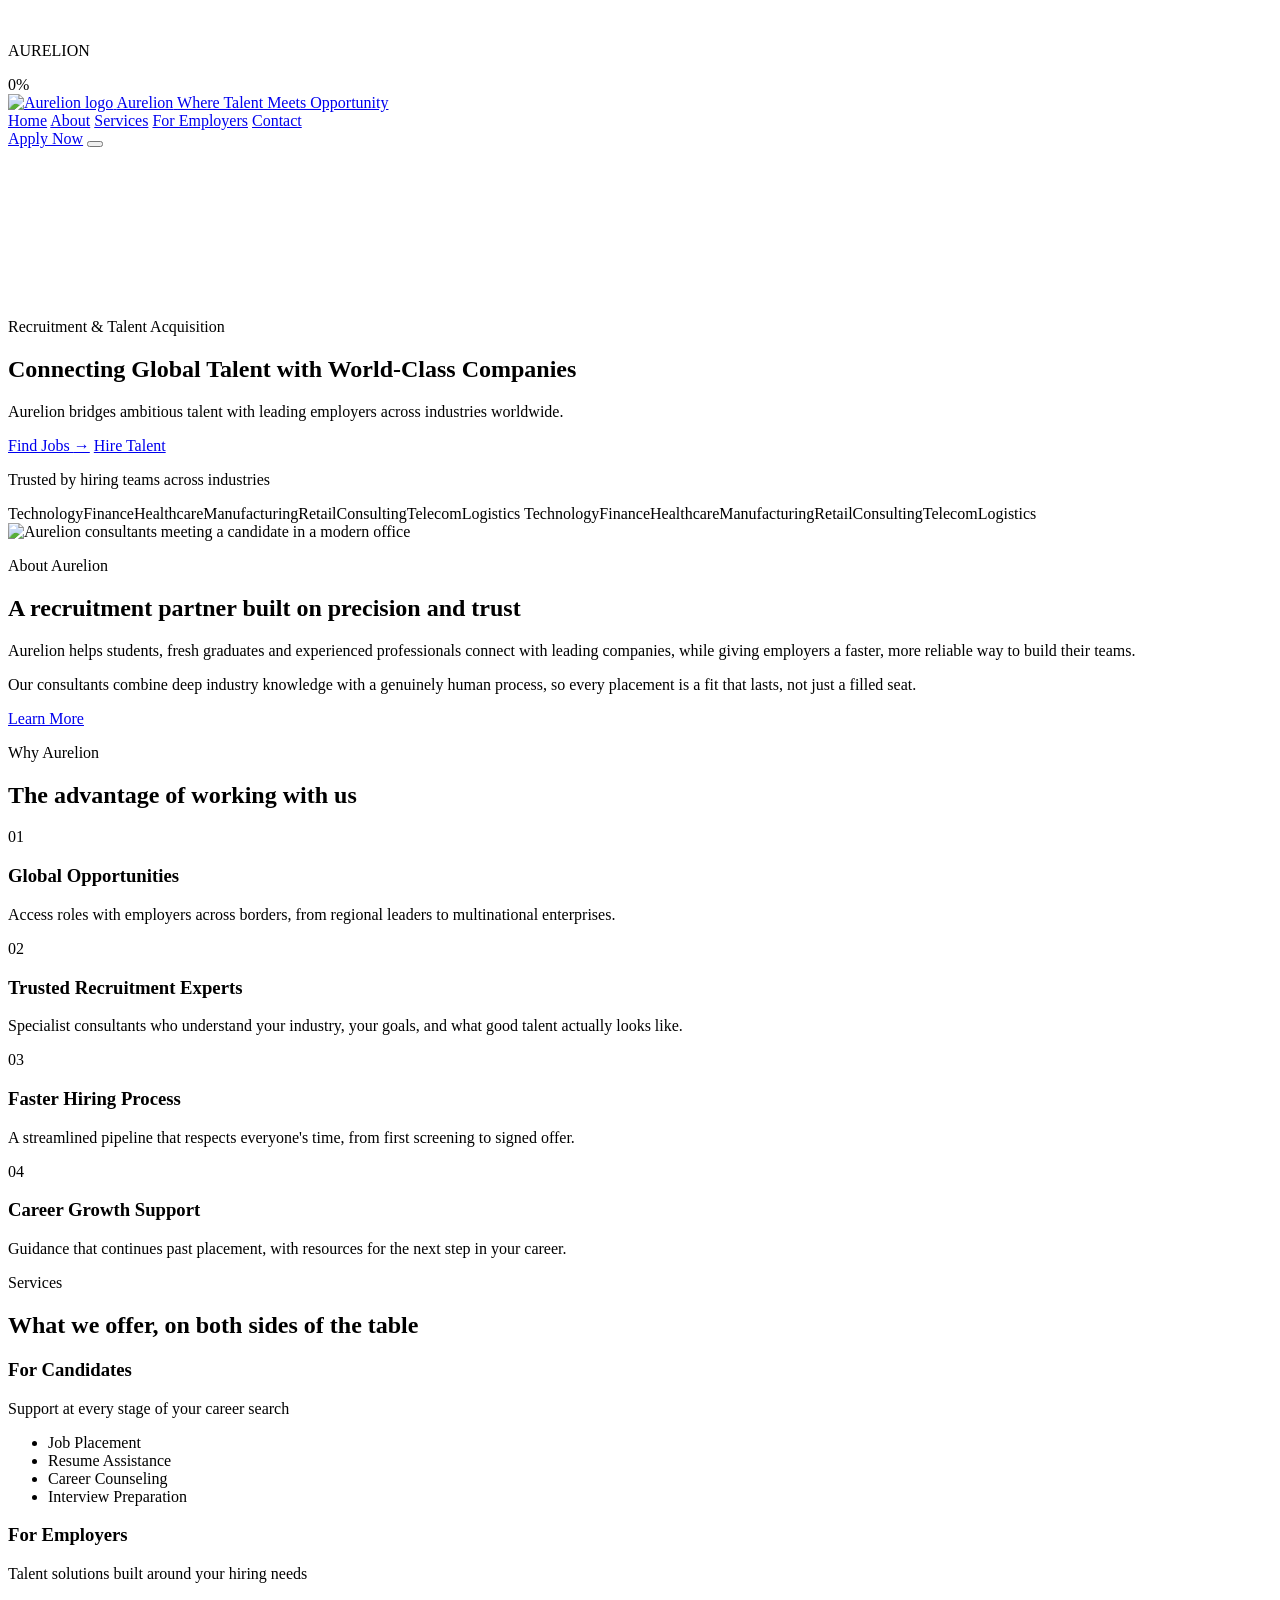
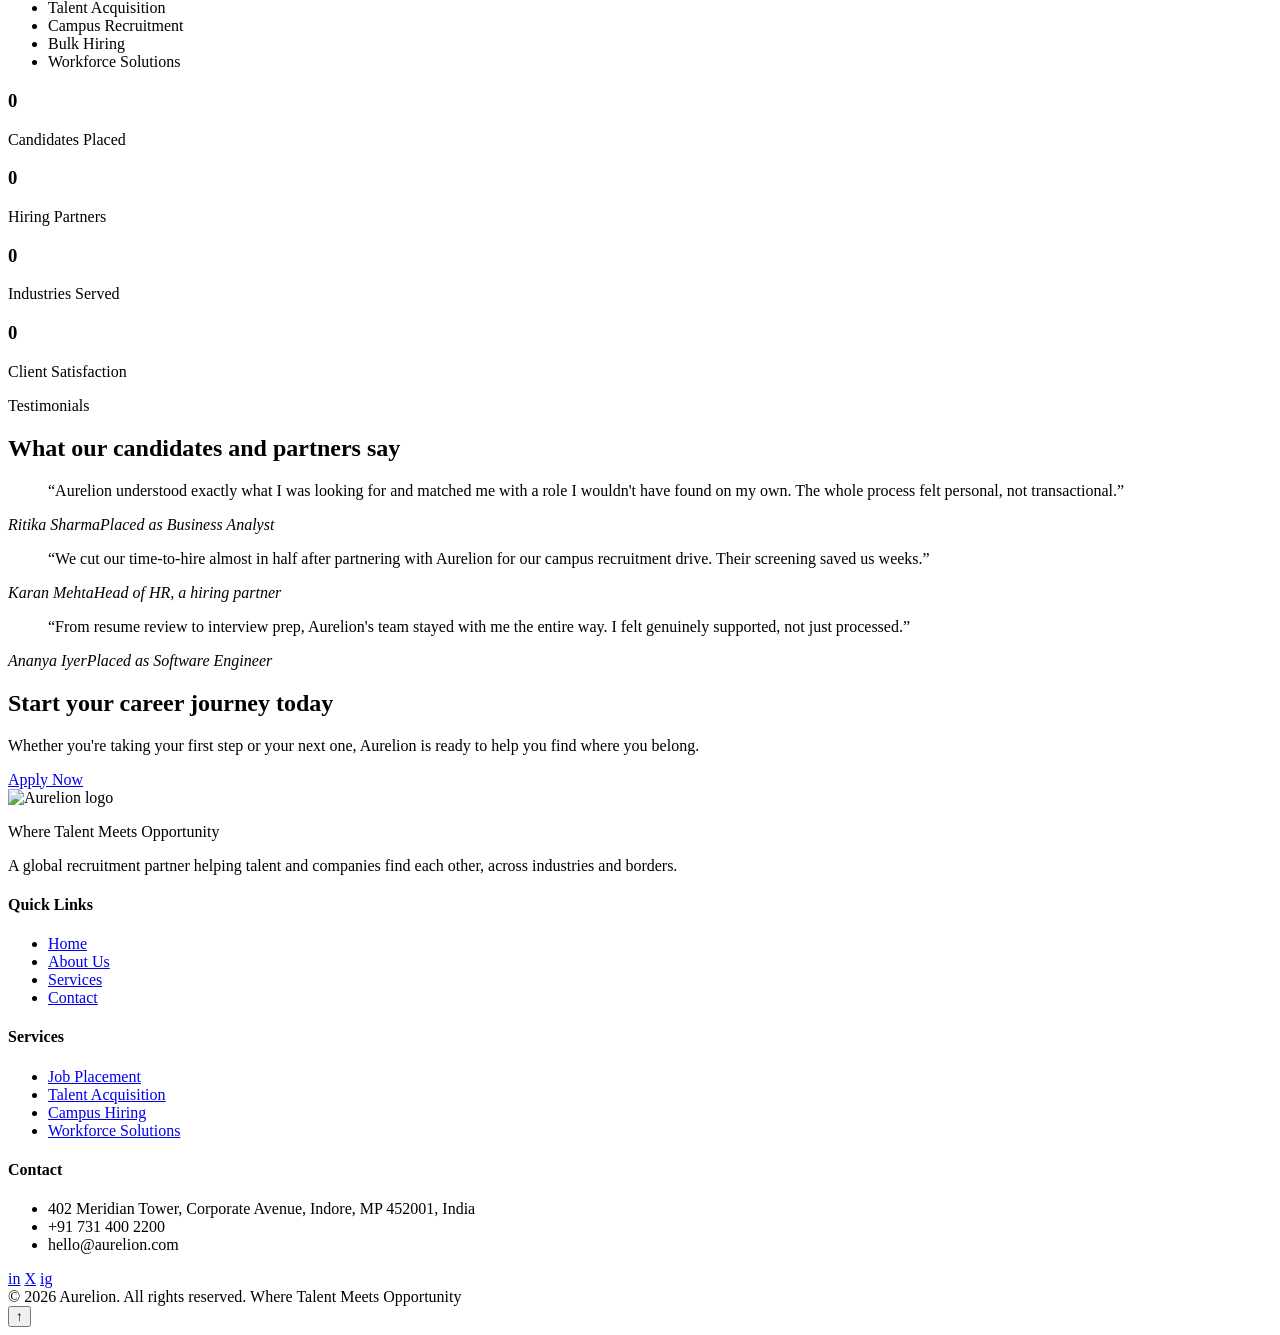
==== index.html @ da50844b "Add files via upload" ====
<!DOCTYPE html>
<html lang="en">
<head>
<meta charset="UTF-8">
<meta name="viewport" content="width=device-width, initial-scale=1.0">
<title>Aurelion — Where Talent Meets Opportunity | Global Recruitment Partner</title>
<meta name="description" content="Aurelion connects ambitious talent with world-class companies. Job placement, talent acquisition, campus hiring and workforce solutions across 15+ industries.">
<link rel="icon" href="assets/logo.png">
<link rel="preconnect" href="https://fonts.googleapis.com">
<link rel="preconnect" href="https://fonts.gstatic.com" crossorigin>
<link href="https://fonts.googleapis.com/css2?family=Fraunces:ital,opsz,wght@0,9..144,500;0,9..144,600;1,9..144,500&family=Manrope:wght@400;500;600;700&display=swap" rel="stylesheet">
<link rel="stylesheet" href="css/style.css">
</head>
<body>

<div class="loader" aria-hidden="true">
  <div class="loader-field"></div>
  <div class="loader-ring"></div>
  <div class="loader-panel">
    <img src="assets/logo.png" alt="">
    <p class="loader-word">AURELION</p>
    <div class="loader-track"><div class="loader-track-fill"></div></div>
    <span class="loader-pct">0%</span>
  </div>
</div>

<div class="scroll-progress"><div class="scroll-progress-fill"></div></div>
<div class="cursor-glow" aria-hidden="true"></div>

<!-- ============================= HEADER ============================= -->
<header class="site-header">
  <div class="container">
    <a href="index.html" class="brand">
      <img src="assets/logo.png" alt="Aurelion logo" class="brand-mark">
      <span class="brand-text">
        <span class="brand-word">Aurelion</span>
        <span class="brand-tagline">Where Talent Meets Opportunity</span>
      </span>
    </a>
    <nav class="main-nav" id="main-nav">
      <a href="index.html" aria-current="page">Home</a>
      <a href="about.html">About</a>
      <a href="services.html">Services</a>
      <a href="services.html#employer-services">For Employers</a>
      <a href="contact.html">Contact</a>
    </nav>
    <div class="header-cta">
      <a href="contact.html#job-application" class="btn btn-primary magnetic">Apply Now</a>
      <button class="nav-toggle" aria-label="Toggle navigation menu" aria-expanded="false">
        <span></span><span></span><span></span>
      </button>
    </div>
  </div>
</header>

<!-- ============================= HERO ============================= -->
<section class="hero">
  <div class="hero-media" style="background-image:url('https://images.unsplash.com/photo-1521737711867-e3b97375f902?q=80&w=1800&auto=format&fit=crop')"></div>
  <canvas class="hero-canvas" aria-hidden="true"></canvas>
  <div class="container">
    <div class="hero-copy">
      <p class="hero-eyebrow"><span class="rule"></span>Recruitment &amp; Talent Acquisition</p>
      <h1>Connecting Global Talent with World&#8209;Class Companies</h1>
      <div class="gold-divider hero-divider"></div>
      <p class="hero-sub">Aurelion bridges ambitious talent with leading employers across industries worldwide.</p>
      <div class="hero-actions">
        <a href="contact.html#job-application" class="btn btn-primary magnetic">Find Jobs <span class="arrow">&rarr;</span></a>
        <a href="contact.html#employer-hiring" class="btn btn-ghost magnetic">Hire Talent</a>
      </div>
    </div>
  </div>
</section>

<!-- ============================= PARTNER MARQUEE ============================= -->
<section class="marquee-section">
  <p class="marquee-label">Trusted by hiring teams across industries</p>
  <div class="marquee-track">
    <span>Technology</span><span>Finance</span><span>Healthcare</span><span>Manufacturing</span><span>Retail</span><span>Consulting</span><span>Telecom</span><span>Logistics</span>
    <span>Technology</span><span>Finance</span><span>Healthcare</span><span>Manufacturing</span><span>Retail</span><span>Consulting</span><span>Telecom</span><span>Logistics</span>
  </div>
</section>

<!-- ============================= ABOUT PREVIEW ============================= -->
<section class="section">
  <div class="container about-preview reveal">
    <div class="about-preview-media">
      <img src="https://images.unsplash.com/photo-1600880292203-757bb62b4baf?q=80&w=1000&auto=format&fit=crop" alt="Aurelion consultants meeting a candidate in a modern office">
    </div>
    <div class="about-preview-text">
      <p class="kicker"><span class="rule"></span>About Aurelion</p>
      <h2>A recruitment partner built on precision and trust</h2>
      <div class="gold-divider"></div>
      <p class="lede">Aurelion helps students, fresh graduates and experienced professionals connect with leading companies, while giving employers a faster, more reliable way to build their teams.</p>
      <p>Our consultants combine deep industry knowledge with a genuinely human process, so every placement is a fit that lasts, not just a filled seat.</p>
      <a href="about.html" class="btn btn-outline-navy magnetic">Learn More</a>
    </div>
  </div>
</section>

<!-- ============================= WHY CHOOSE ============================= -->
<section class="section section-alt">
  <div class="container">
    <div class="section-head center reveal">
      <p class="kicker" style="justify-content:center"><span class="rule"></span>Why Aurelion</p>
      <h2>The advantage of working with us</h2>
      <div class="gold-divider"></div>
    </div>
    <div class="card-grid reveal">
      <div class="value-card tilt">
        <span class="num">01</span>
        <h3>Global Opportunities</h3>
        <p>Access roles with employers across borders, from regional leaders to multinational enterprises.</p>
      </div>
      <div class="value-card tilt">
        <span class="num">02</span>
        <h3>Trusted Recruitment Experts</h3>
        <p>Specialist consultants who understand your industry, your goals, and what good talent actually looks like.</p>
      </div>
      <div class="value-card tilt">
        <span class="num">03</span>
        <h3>Faster Hiring Process</h3>
        <p>A streamlined pipeline that respects everyone's time, from first screening to signed offer.</p>
      </div>
      <div class="value-card tilt">
        <span class="num">04</span>
        <h3>Career Growth Support</h3>
        <p>Guidance that continues past placement, with resources for the next step in your career.</p>
      </div>
    </div>
  </div>
</section>

<!-- ============================= SERVICES ============================= -->
<section class="section">
  <div class="container">
    <div class="section-head center reveal">
      <p class="kicker" style="justify-content:center"><span class="rule"></span>Services</p>
      <h2>What we offer, on both sides of the table</h2>
      <div class="gold-divider"></div>
    </div>
    <div class="services-split reveal">
      <div class="service-panel">
        <h3>For Candidates</h3>
        <p class="sub">Support at every stage of your career search</p>
        <ul class="service-list">
          <li><span class="dot"></span>Job Placement</li>
          <li><span class="dot"></span>Resume Assistance</li>
          <li><span class="dot"></span>Career Counseling</li>
          <li><span class="dot"></span>Interview Preparation</li>
        </ul>
      </div>
      <div class="service-panel">
        <h3>For Employers</h3>
        <p class="sub">Talent solutions built around your hiring needs</p>
        <ul class="service-list">
          <li><span class="dot"></span>Talent Acquisition</li>
          <li><span class="dot"></span>Campus Recruitment</li>
          <li><span class="dot"></span>Bulk Hiring</li>
          <li><span class="dot"></span>Workforce Solutions</li>
        </ul>
      </div>
    </div>
  </div>
</section>

<!-- ============================= STATS ============================= -->
<section class="section section-navy">
  <div class="container">
    <div class="stats-bar reveal">
      <div class="stat">
        <h3><span data-count="5000" data-suffix="+">0</span></h3>
        <span>Candidates Placed</span>
      </div>
      <div class="stat">
        <h3><span data-count="300" data-suffix="+">0</span></h3>
        <span>Hiring Partners</span>
      </div>
      <div class="stat">
        <h3><span data-count="15" data-suffix="+">0</span></h3>
        <span>Industries Served</span>
      </div>
      <div class="stat">
        <h3><span data-count="95" data-suffix="%">0</span></h3>
        <span>Client Satisfaction</span>
      </div>
    </div>
  </div>
</section>

<!-- ============================= TESTIMONIALS ============================= -->
<section class="section section-alt">
  <div class="container">
    <div class="section-head center reveal">
      <p class="kicker" style="justify-content:center"><span class="rule"></span>Testimonials</p>
      <h2>What our candidates and partners say</h2>
      <div class="gold-divider"></div>
    </div>
    <div class="testimonial-slider reveal">
      <div class="testimonial-slide is-active">
        <blockquote>&ldquo;Aurelion understood exactly what I was looking for and matched me with a role I wouldn't have found on my own. The whole process felt personal, not transactional.&rdquo;</blockquote>
        <cite>Ritika Sharma<span>Placed as Business Analyst</span></cite>
      </div>
      <div class="testimonial-slide">
        <blockquote>&ldquo;We cut our time-to-hire almost in half after partnering with Aurelion for our campus recruitment drive. Their screening saved us weeks.&rdquo;</blockquote>
        <cite>Karan Mehta<span>Head of HR, a hiring partner</span></cite>
      </div>
      <div class="testimonial-slide">
        <blockquote>&ldquo;From resume review to interview prep, Aurelion's team stayed with me the entire way. I felt genuinely supported, not just processed.&rdquo;</blockquote>
        <cite>Ananya Iyer<span>Placed as Software Engineer</span></cite>
      </div>
      <div class="slider-dots"></div>
    </div>
  </div>
</section>

<!-- ============================= CTA ============================= -->
<section class="cta-band reveal">
  <div class="container">
    <h2>Start your career journey today</h2>
    <p>Whether you're taking your first step or your next one, Aurelion is ready to help you find where you belong.</p>
    <a href="contact.html#job-application" class="btn btn-primary magnetic">Apply Now</a>
  </div>
</section>

<!-- ============================= FOOTER ============================= -->
<footer class="site-footer">
  <div class="container">
    <div class="footer-grid">
      <div class="footer-brand">
        <img src="assets/logo.png" alt="Aurelion logo">
        <p class="footer-tagline">Where Talent Meets Opportunity</p>
        <p>A global recruitment partner helping talent and companies find each other, across industries and borders.</p>
      </div>
      <div class="footer-col">
        <h4>Quick Links</h4>
        <ul>
          <li><a href="index.html">Home</a></li>
          <li><a href="about.html">About Us</a></li>
          <li><a href="services.html">Services</a></li>
          <li><a href="contact.html">Contact</a></li>
        </ul>
      </div>
      <div class="footer-col">
        <h4>Services</h4>
        <ul>
          <li><a href="services.html">Job Placement</a></li>
          <li><a href="services.html">Talent Acquisition</a></li>
          <li><a href="services.html">Campus Hiring</a></li>
          <li><a href="services.html">Workforce Solutions</a></li>
        </ul>
      </div>
      <div class="footer-col">
        <h4>Contact</h4>
        <ul class="footer-contact">
          <li>402 Meridian Tower, Corporate Avenue, Indore, MP 452001, India</li>
          <li>+91 731 400 2200</li>
          <li>hello@aurelion.com</li>
        </ul>
        <div class="social-row">
          <a href="#" aria-label="Aurelion on LinkedIn">in</a>
          <a href="#" aria-label="Aurelion on Twitter">X</a>
          <a href="#" aria-label="Aurelion on Instagram">ig</a>
        </div>
      </div>
    </div>
    <div class="footer-bottom">
      <span>&copy; <span id="year"></span> Aurelion. All rights reserved.</span>
      <span>Where Talent Meets Opportunity</span>
    </div>
  </div>
</footer>

<button class="back-to-top" aria-label="Back to top">&uarr;</button>

<script>document.getElementById('year').textContent = new Date().getFullYear();</script>
<script src="js/script.js"></script>
</body>
</html>
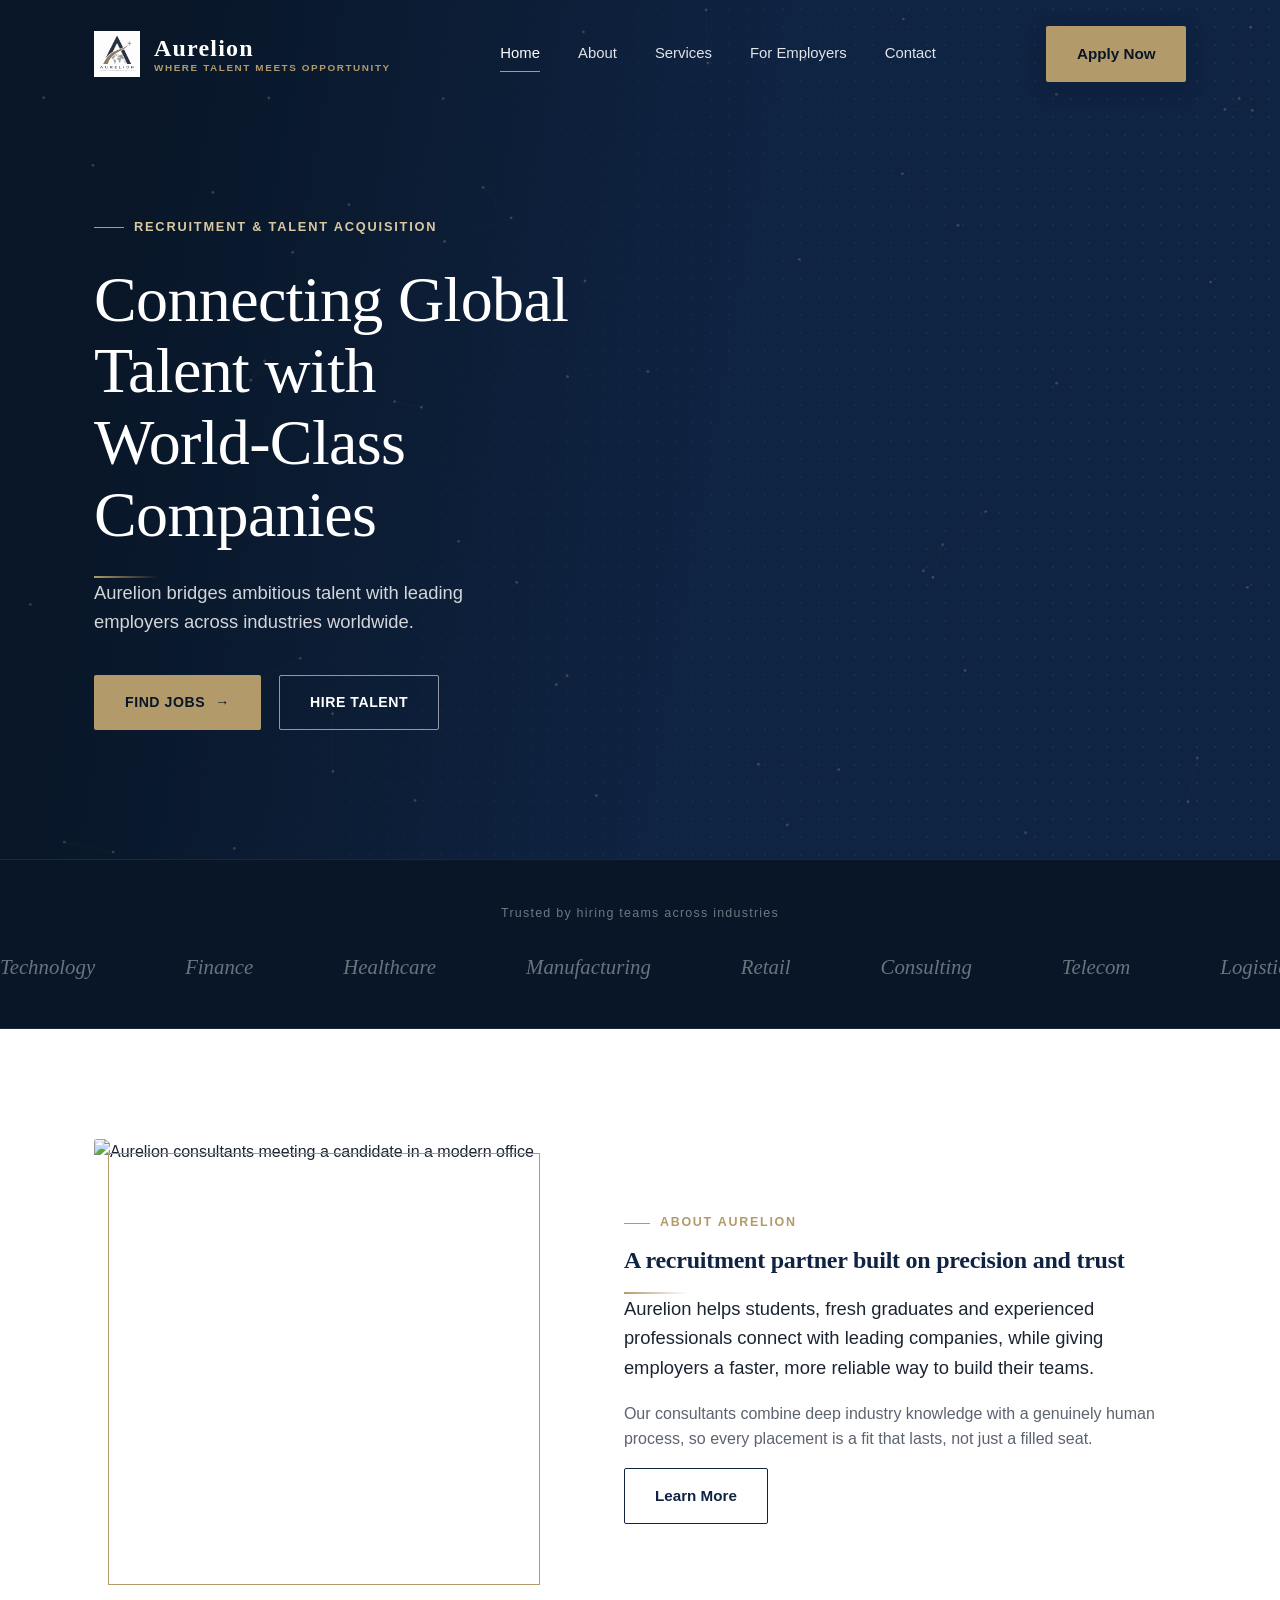
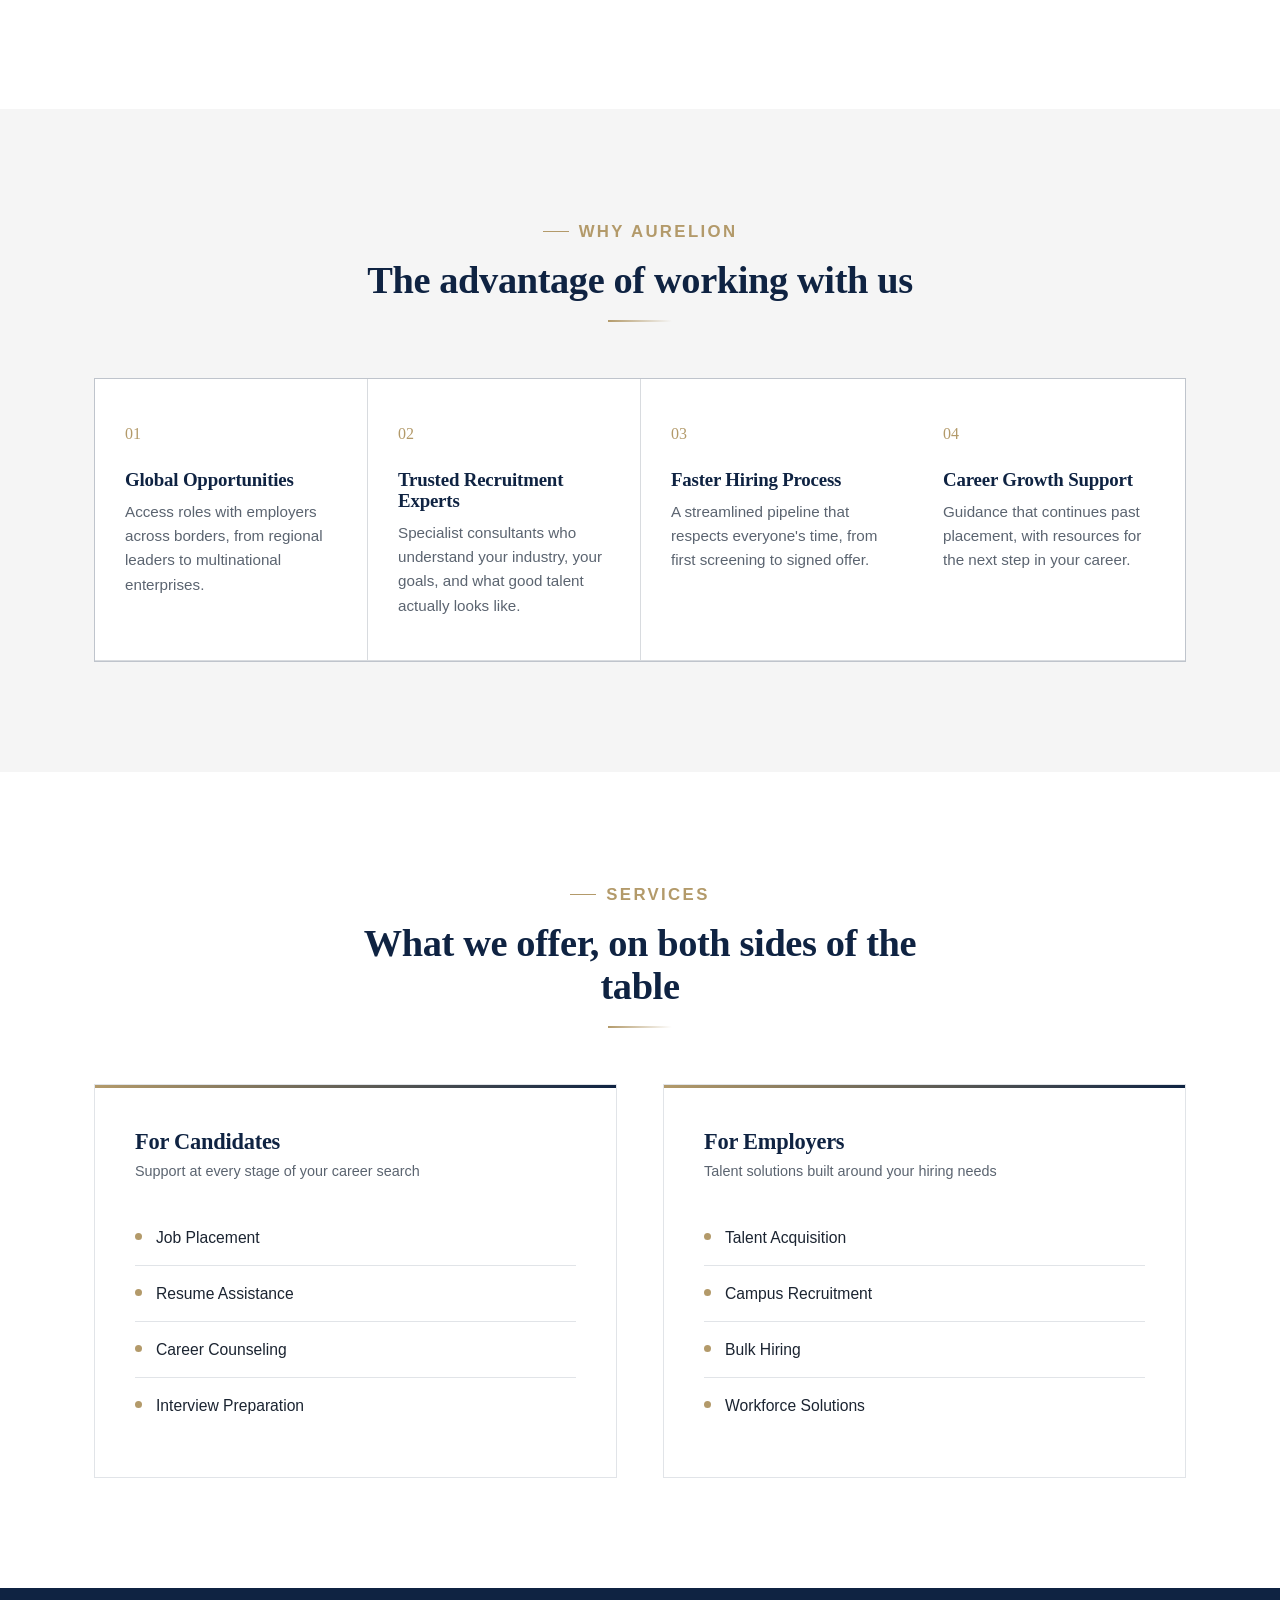
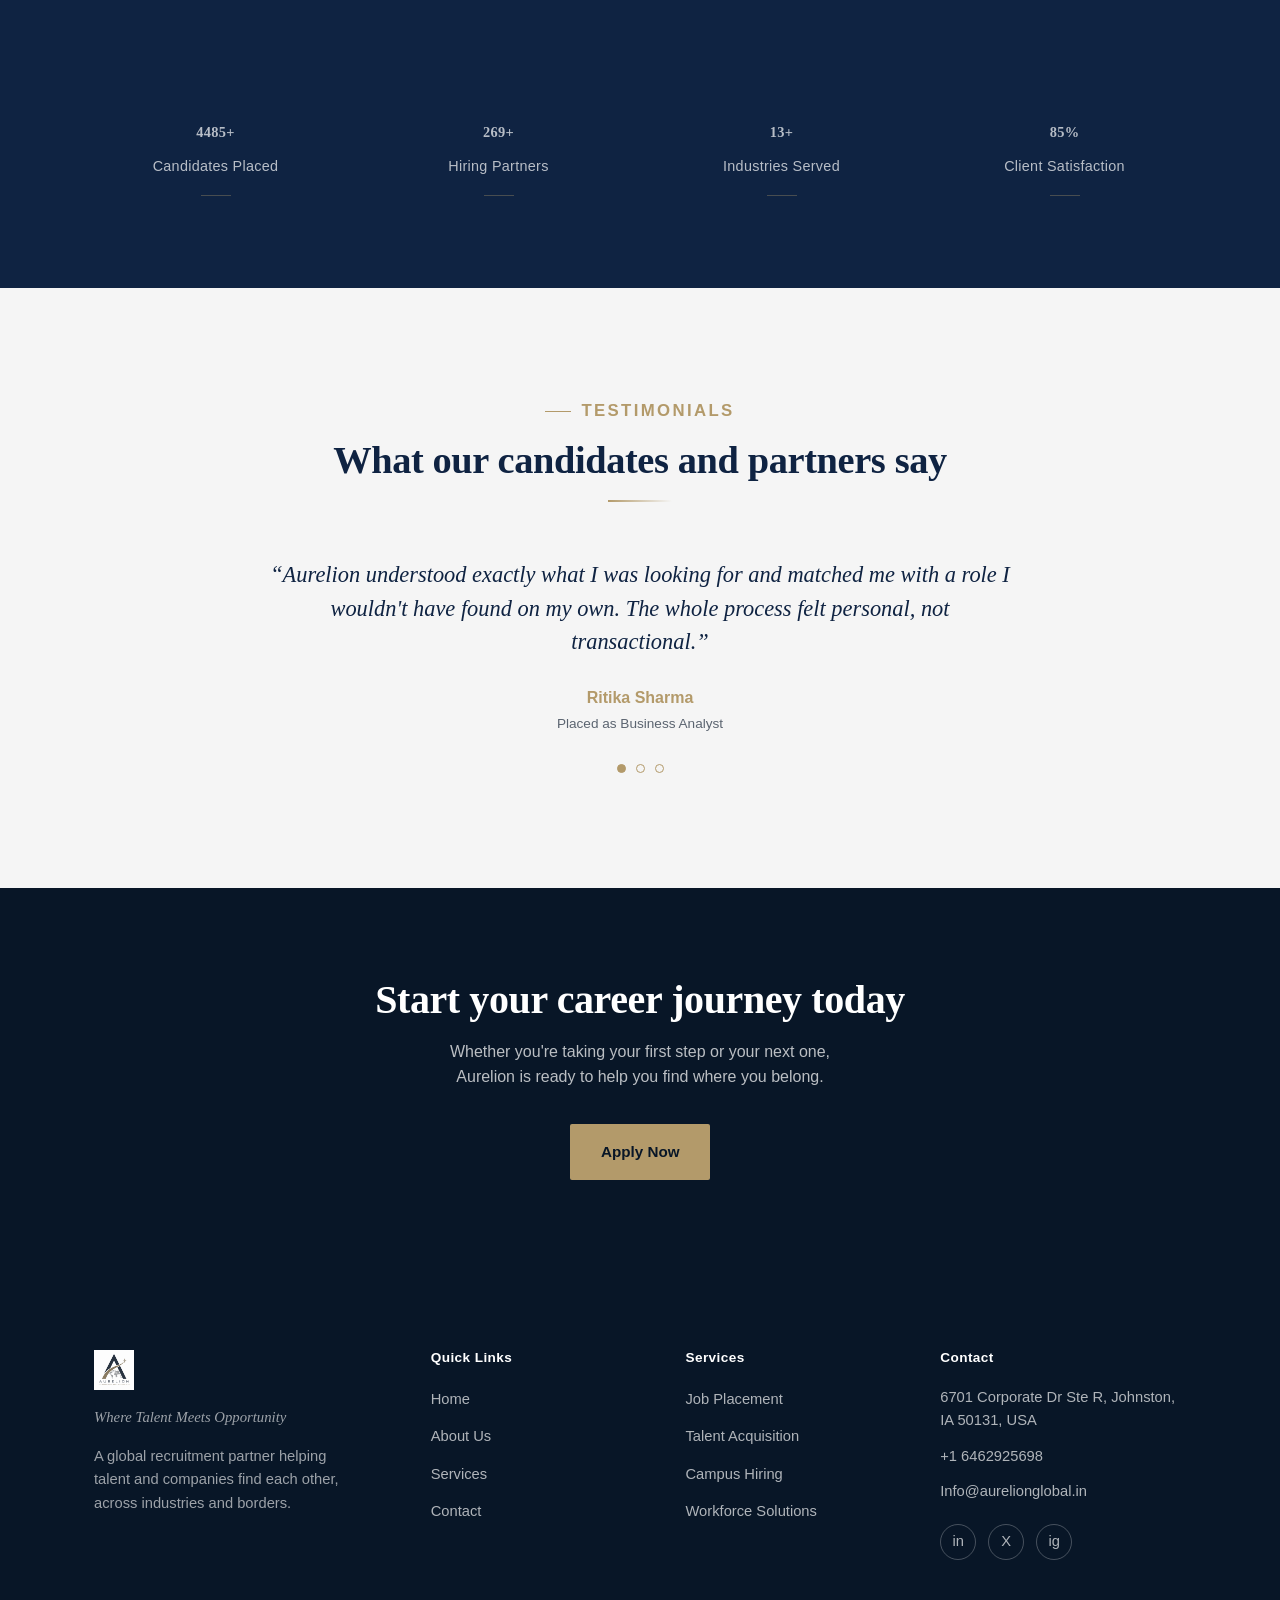
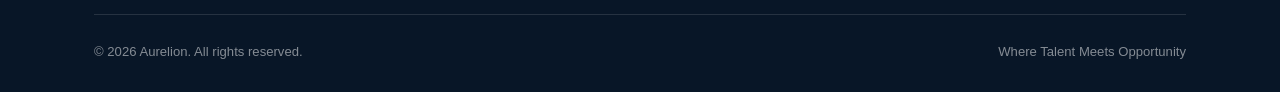
==== commit 341dac59: "Update index.html" ====
--- a/index.html
+++ b/index.html
@@ -252,9 +252,9 @@
       <div class="footer-col">
         <h4>Contact</h4>
         <ul class="footer-contact">
-          <li>402 Meridian Tower, Corporate Avenue, Indore, MP 452001, India</li>
-          <li>+91 731 400 2200</li>
-          <li>hello@aurelion.com</li>
+          <li>6701 Corporate Dr Ste R, Johnston, IA 50131, USA</li>
+          <li>+1 6462925698</li>
+          <li>Info@aurelionglobal.in</li>
         </ul>
         <div class="social-row">
           <a href="#" aria-label="Aurelion on LinkedIn">in</a>
--- a/css/style.css
+++ b/css/style.css
@@ -0,0 +1,1066 @@
+/* ==========================================================================
+   Aurelion — Recruitment Company Site
+   Design tokens: Navy #0F2342 · Gold #B39A6A · White #FFFFFF · Gray #F5F5F5
+   Display: 'Fraunces' (serif, optical weight) — Body/UI: 'Manrope'
+   ========================================================================== */
+
+:root{
+  --navy: #0F2342;
+  --navy-deep: #081627;
+  --navy-soft: #16305C;
+  --gold: #B39A6A;
+  --gold-light: #D9C9A3;
+  --gold-dim: rgba(179,154,106,0.35);
+  --white: #FFFFFF;
+  --gray: #F5F5F5;
+  --ink: #1B2431;
+  --ink-soft: #5B6470;
+  --line: rgba(15,35,66,0.12);
+
+  --font-display: 'Fraunces', 'Iowan Old Style', serif;
+  --font-body: 'Manrope', -apple-system, BlinkMacSystemFont, 'Segoe UI', sans-serif;
+
+  --maxw: 1220px;
+  --pad: clamp(20px, 5vw, 64px);
+
+  --ease: cubic-bezier(.22,.68,.28,1);
+}
+
+*, *::before, *::after{ box-sizing: border-box; }
+
+html{ scroll-behavior: smooth; }
+
+@media (prefers-reduced-motion: reduce){
+  html{ scroll-behavior: auto; }
+  *, *::before, *::after{
+    animation-duration: 0.001ms !important;
+    animation-iteration-count: 1 !important;
+    transition-duration: 0.001ms !important;
+    scroll-behavior: auto !important;
+  }
+}
+
+body{
+  margin:0;
+  font-family: var(--font-body);
+  color: var(--ink);
+  background: var(--white);
+  -webkit-font-smoothing: antialiased;
+  line-height: 1.6;
+}
+
+img{ max-width: 100%; display:block; }
+
+a{ color: inherit; text-decoration:none; }
+
+h1,h2,h3,h4{
+  font-family: var(--font-display);
+  color: var(--navy);
+  margin: 0 0 0.4em;
+  font-weight: 600;
+  line-height: 1.12;
+  letter-spacing: -0.01em;
+}
+
+p{ margin: 0 0 1em; color: var(--ink-soft); }
+
+.container{
+  max-width: var(--maxw);
+  margin: 0 auto;
+  padding: 0 var(--pad);
+}
+
+:focus-visible{
+  outline: 2px solid var(--gold);
+  outline-offset: 3px;
+}
+
+section{ position: relative; }
+[id]{ scroll-margin-top: 110px; }
+
+/* -------------------------------- Buttons -------------------------------- */
+.btn{
+  display: inline-flex;
+  align-items: center;
+  gap: 10px;
+  padding: 15px 30px;
+  font-family: var(--font-body);
+  font-size: 0.95rem;
+  font-weight: 600;
+  border-radius: 2px;
+  border: 1px solid transparent;
+  cursor: pointer;
+  transition: transform .35s var(--ease), background .35s var(--ease), color .35s var(--ease), border-color .35s var(--ease);
+  white-space: nowrap;
+}
+.btn-primary{
+  background: var(--gold);
+  color: var(--navy-deep);
+}
+.btn-primary:hover{ background: var(--gold-light); transform: translateY(-2px); }
+
+.btn-ghost{
+  background: transparent;
+  border-color: rgba(255,255,255,0.55);
+  color: var(--white);
+}
+.btn-ghost:hover{ border-color: var(--white); transform: translateY(-2px); }
+
+.btn-outline-navy{
+  background: transparent;
+  border-color: var(--navy);
+  color: var(--navy);
+}
+.btn-outline-navy:hover{ background: var(--navy); color: var(--white); transform: translateY(-2px); }
+
+.btn-block{ width:100%; justify-content:center; }
+
+/* -------------------------------- Header -------------------------------- */
+.site-header{
+  position: fixed;
+  top:0; left:0; right:0;
+  z-index: 500;
+  background: transparent;
+  padding: 26px 0;
+  --nav-color: rgba(255,255,255,0.88);
+  --nav-color-strong: var(--white);
+  --toggle-color: var(--white);
+  transition: background .4s var(--ease), padding .4s var(--ease), box-shadow .4s var(--ease);
+}
+.site-header.is-scrolled{
+  background: rgba(255,255,255,0.97);
+  backdrop-filter: blur(10px);
+  padding: 12px 0;
+  box-shadow: 0 8px 30px rgba(15,35,66,0.1);
+  --nav-color: var(--ink-soft);
+  --nav-color-strong: var(--navy);
+  --toggle-color: var(--navy);
+}
+.site-header .container{
+  display:flex;
+  align-items:center;
+  justify-content: space-between;
+  gap: 24px;
+}
+
+.brand{ display:flex; align-items:center; gap:14px; }
+.brand-mark{ height: 46px; width:auto; transition: height .4s var(--ease); }
+.is-scrolled .brand-mark{ height: 38px; }
+.brand-text{ display:flex; flex-direction:column; line-height:1.15; }
+.brand-word{
+  font-family: var(--font-display);
+  font-size: 1.5rem;
+  font-weight:600;
+  color: var(--nav-color-strong);
+  letter-spacing: 0.05em;
+  transition: color .4s var(--ease);
+}
+.brand-tagline{
+  font-size: 0.62rem;
+  font-weight: 700;
+  letter-spacing: 0.16em;
+  text-transform: uppercase;
+  color: var(--gold);
+}
+
+.main-nav{ display:flex; align-items:center; gap: 38px; }
+.main-nav a{
+  color: var(--nav-color);
+  font-size: 0.93rem;
+  font-weight: 500;
+  position: relative;
+  padding: 4px 0;
+  transition: color .3s;
+}
+.main-nav a::after{
+  content:'';
+  position:absolute; left:0; right:100%; bottom:-2px;
+  height:1px; background: var(--gold);
+  transition: right .35s var(--ease);
+}
+.main-nav a:hover, .main-nav a[aria-current="page"]{ color: var(--nav-color-strong); }
+.main-nav a:hover::after, .main-nav a[aria-current="page"]::after{ right:0; }
+
+.header-cta{ display:flex; align-items:center; gap: 20px; }
+.header-cta .btn-primary{
+  box-shadow: 0 6px 20px rgba(8,22,39,0.28);
+}
+
+.nav-toggle{
+  display:none;
+  background:none; border:none; cursor:pointer;
+  width: 30px; height: 22px; position:relative;
+  padding:0;
+}
+.nav-toggle span{
+  position:absolute; left:0; right:0; height:2px; background: var(--toggle-color);
+  transition: transform .3s var(--ease), opacity .3s var(--ease), top .3s var(--ease), background .4s var(--ease);
+}
+.nav-toggle span:nth-child(1){ top:0; }
+.nav-toggle span:nth-child(2){ top:10px; }
+.nav-toggle span:nth-child(3){ top:20px; }
+.nav-toggle.is-open span:nth-child(1){ top:10px; transform: rotate(45deg); }
+.nav-toggle.is-open span:nth-child(2){ opacity:0; }
+.nav-toggle.is-open span:nth-child(3){ top:10px; transform: rotate(-45deg); }
+
+@media (max-width: 900px){
+  .main-nav{
+    position: fixed; inset: 0 0 0 30%;
+    background: var(--navy-deep);
+    flex-direction: column;
+    justify-content:center;
+    align-items:flex-start;
+    padding: 40px var(--pad);
+    gap: 26px;
+    transform: translateX(100%);
+    transition: transform .45s var(--ease);
+    --nav-color: rgba(255,255,255,0.8);
+    --nav-color-strong: var(--white);
+  }
+  .main-nav.is-open{ transform: translateX(0); }
+  .main-nav a{ font-size: 1.15rem; }
+  .header-cta .btn-primary{ display:none; }
+  .nav-toggle{ display:block; }
+}
+
+/* -------------------------------- Hero -------------------------------- */
+.hero{
+  background: var(--navy);
+  color: var(--white);
+  padding: 210px 0 130px;
+  overflow: hidden;
+  position: relative;
+  min-height: 88vh;
+  display:flex;
+  align-items:center;
+}
+.hero-media{
+  position:absolute; inset:0;
+  background-size: cover;
+  background-position: center;
+  z-index: 0;
+  transform: scale(1.06);
+  transition: transform .5s ease-out;
+}
+.hero-media::after{
+  content:'';
+  position:absolute; inset:0;
+  background:
+    linear-gradient(100deg, rgba(8,22,39,0.94) 15%, rgba(15,35,66,0.82) 55%, rgba(15,35,66,0.62) 100%);
+}
+.hero::before{
+  /* dotted texture, echoes the logo's world-map mark */
+  content:'';
+  position:absolute; inset:0;
+  z-index: 0;
+  background-image: radial-gradient(rgba(179,154,106,0.5) 1.4px, transparent 1.4px);
+  background-size: 18px 18px;
+  -webkit-mask-image: linear-gradient(115deg, transparent 0%, transparent 22%, rgba(0,0,0,0.9) 46%, black 68%, black 100%);
+  mask-image: linear-gradient(115deg, transparent 0%, transparent 22%, rgba(0,0,0,0.9) 46%, black 68%, black 100%);
+  opacity: 0.65;
+}
+.hero .container{
+  position: relative;
+  z-index: 2;
+  width: 100%;
+}
+.hero-copy{ max-width: 700px; }
+.hero-eyebrow{
+  display:inline-flex; align-items:center; gap:10px;
+  color: var(--gold-light);
+  font-size: 0.8rem;
+  font-weight: 700;
+  letter-spacing: 0.14em;
+  text-transform: uppercase;
+  margin-bottom: 26px;
+}
+.hero-eyebrow .rule{ width: 30px; height:1px; background: var(--gold); display:inline-block; }
+.hero h1{
+  color: var(--white);
+  font-size: clamp(2.5rem, 5vw, 4.1rem);
+  max-width: 15ch;
+  font-weight: 500;
+}
+.hero-divider{ margin: 26px 0; }
+.hero-sub{
+  color: rgba(255,255,255,0.82);
+  font-size: 1.15rem;
+  max-width: 44ch;
+  margin-bottom: 38px;
+}
+.hero-actions{ display:flex; gap: 18px; flex-wrap:wrap; }
+.hero-actions .btn{ text-transform: uppercase; letter-spacing: 0.04em; font-size: 0.88rem; }
+.hero-actions .arrow{ transition: transform .3s var(--ease); }
+.hero-actions .btn-primary:hover .arrow{ transform: translateX(4px); }
+
+@media (max-width: 980px){
+  .hero .container{ grid-template-columns: 1fr; }
+  .hero-figure{ max-width: 420px; }
+  .hero{ padding-top: 150px; }
+}
+
+/* -------------------------------- Section frame -------------------------------- */
+.section{ padding: 110px 0; }
+.section-alt{ background: var(--gray); }
+.section-navy{ background: var(--navy); color: var(--white); }
+.section-navy h2, .section-navy h3{ color: var(--white); }
+.section-navy p{ color: rgba(255,255,255,0.72); }
+
+.section-head{
+  max-width: 640px;
+  margin: 0 0 56px;
+}
+.section-head.center{ margin-left:auto; margin-right:auto; text-align:center; }
+.kicker{
+  color: var(--gold);
+  font-family: var(--font-body);
+  font-weight: 700;
+  font-size: 0.78rem;
+  letter-spacing: 0.14em;
+  text-transform: uppercase;
+  display:flex; align-items:center; gap:10px;
+  margin-bottom: 14px;
+}
+.section-navy .kicker{ color: var(--gold-light); }
+.kicker .rule{ width:26px; height:1px; background: currentColor; display:inline-block; }
+.section-head h2{ font-size: clamp(1.9rem, 3vw, 2.6rem); }
+.section-head p{ font-size: 1.05rem; }
+
+.gold-divider{
+  width: 64px; height: 2px;
+  background: linear-gradient(90deg, var(--gold), transparent);
+  margin: 18px 0 0;
+}
+.center .gold-divider{ margin-left:auto; margin-right:auto; }
+
+/* -------------------------------- About preview -------------------------------- */
+.about-preview{
+  display:grid;
+  grid-template-columns: 0.9fr 1.1fr;
+  gap: 70px;
+  align-items:center;
+}
+.about-preview-media{
+  position:relative;
+  border-radius: 3px;
+  overflow:hidden;
+  aspect-ratio: 1/1;
+}
+.about-preview-media img{ width:100%; height:100%; object-fit:cover; }
+.about-preview-media::after{
+  content:'';
+  position:absolute; inset:14px;
+  border: 1px solid var(--gold);
+  pointer-events:none;
+}
+.about-preview-text .lede{
+  font-size: 1.15rem;
+  color: var(--ink);
+}
+@media (max-width: 900px){
+  .about-preview{ grid-template-columns: 1fr; gap: 40px; }
+}
+
+/* -------------------------------- Feature / value cards -------------------------------- */
+.card-grid{
+  display:grid;
+  grid-template-columns: repeat(4, 1fr);
+  gap: 1px;
+  background: var(--line);
+  border: 1px solid var(--line);
+}
+.value-card{
+  background: var(--white);
+  padding: 42px 30px;
+  transition: background .35s var(--ease);
+}
+.value-card:hover{ background: var(--gray); }
+.value-card .num{
+  font-family: var(--font-display);
+  color: var(--gold);
+  font-size: 1rem;
+  display:block;
+  margin-bottom: 22px;
+}
+.value-card h3{ font-size: 1.18rem; margin-bottom: 10px; }
+.value-card p{ font-size: 0.95rem; margin:0; }
+
+@media (max-width: 980px){ .card-grid{ grid-template-columns: repeat(2,1fr); } }
+@media (max-width: 560px){ .card-grid{ grid-template-columns: 1fr; } }
+
+/* -------------------------------- Services -------------------------------- */
+.services-split{
+  display:grid;
+  grid-template-columns: 1fr 1fr;
+  gap: 46px;
+}
+.service-panel{
+  background: var(--white);
+  border: 1px solid var(--line);
+  padding: 44px 40px;
+  position:relative;
+}
+.service-panel::before{
+  content:'';
+  position:absolute; top:0; left:0; right:0; height:3px;
+  background: linear-gradient(90deg, var(--gold), var(--navy));
+}
+.service-panel h3{
+  font-size: 1.4rem;
+  margin-bottom: 6px;
+}
+.service-panel .sub{
+  color: var(--ink-soft);
+  font-size: 0.9rem;
+  margin-bottom: 26px;
+}
+.service-list{ list-style:none; margin:0; padding:0; }
+.service-list li{
+  display:flex; align-items:flex-start; gap: 14px;
+  padding: 15px 0;
+  border-top: 1px solid var(--line);
+  font-size: 0.98rem;
+  color: var(--ink);
+}
+.service-list li:first-child{ border-top:none; }
+.service-list li .dot{
+  flex: none;
+  width: 7px; height:7px; margin-top:8px;
+  background: var(--gold);
+  border-radius: 50%;
+}
+@media (max-width: 860px){ .services-split{ grid-template-columns: 1fr; } }
+
+/* -------------------------------- Stats -------------------------------- */
+.stats-bar{
+  display:grid;
+  grid-template-columns: repeat(4,1fr);
+  gap: 40px;
+  text-align:center;
+}
+.stat h3{
+  font-family: var(--font-display);
+  color: var(--gold-light);
+  font-size: clamp(2.1rem,3.4vw,3rem);
+  margin-bottom: 6px;
+}
+.stat span{
+  color: rgba(255,255,255,0.7);
+  font-size: 0.9rem;
+  letter-spacing: 0.02em;
+}
+@media (max-width: 760px){ .stats-bar{ grid-template-columns: 1fr 1fr; row-gap: 46px; } }
+
+/* -------------------------------- Testimonials -------------------------------- */
+.testimonial-slider{
+  max-width: 760px;
+  margin: 0 auto;
+  text-align:center;
+  position: relative;
+  min-height: 220px;
+}
+.testimonial-slide{
+  display:none;
+  animation: fadeUp .6s var(--ease);
+}
+.testimonial-slide.is-active{ display:block; }
+@keyframes fadeUp{
+  from{ opacity:0; transform: translateY(14px); }
+  to{ opacity:1; transform: translateY(0); }
+}
+.testimonial-slide blockquote{
+  font-family: var(--font-display);
+  font-size: 1.4rem;
+  font-style: italic;
+  color: var(--navy);
+  line-height:1.5;
+  margin: 0 0 26px;
+}
+.testimonial-slide cite{
+  font-style:normal;
+  font-weight:700;
+  color: var(--gold);
+  display:block;
+}
+.testimonial-slide cite span{
+  display:block;
+  color: var(--ink-soft);
+  font-weight: 400;
+  font-size: 0.85rem;
+  margin-top:2px;
+}
+.slider-dots{
+  display:flex; justify-content:center; gap:10px; margin-top: 30px;
+}
+.slider-dots button{
+  width:9px; height:9px; border-radius:50%;
+  border: 1px solid var(--gold);
+  background: transparent;
+  padding:0; cursor:pointer;
+  transition: background .3s;
+}
+.slider-dots button.is-active{ background: var(--gold); }
+
+/* -------------------------------- CTA band -------------------------------- */
+.cta-band{
+  background: var(--navy-deep);
+  color: var(--white);
+  padding: 90px 0;
+  text-align:center;
+  position:relative;
+  overflow:hidden;
+}
+.cta-band h2{ color: var(--white); font-size: clamp(1.8rem,3.4vw,2.5rem); }
+.cta-band p{ color: rgba(255,255,255,0.72); max-width: 46ch; margin: 14px auto 34px; }
+
+/* -------------------------------- Footer -------------------------------- */
+.site-footer{
+  background: var(--navy-deep);
+  color: rgba(255,255,255,0.72);
+  padding: 80px 0 30px;
+}
+.footer-grid{
+  display:grid;
+  grid-template-columns: 1.4fr 1fr 1fr 1.2fr;
+  gap: 50px;
+  padding-bottom: 54px;
+  border-bottom: 1px solid rgba(255,255,255,0.12);
+}
+.footer-brand img{ height: 40px; margin-bottom:16px; }
+.footer-brand p{ color: rgba(255,255,255,0.6); max-width: 32ch; font-size: 0.92rem; }
+.footer-tagline{ color: var(--gold-light); font-family: var(--font-display); font-style: italic; margin-top: 10px; }
+.footer-col h4{
+  color: var(--white);
+  font-family: var(--font-body);
+  font-size: 0.85rem;
+  letter-spacing: 0.03em;
+  margin-bottom: 20px;
+}
+.footer-col ul{ list-style:none; margin:0; padding:0; display:flex; flex-direction:column; gap:12px; }
+.footer-col a{ color: rgba(255,255,255,0.68); font-size:0.92rem; transition: color .25s; }
+.footer-col a:hover{ color: var(--gold-light); }
+.footer-contact li{ display:flex; gap:10px; align-items:flex-start; color: rgba(255,255,255,0.68); font-size:0.92rem; }
+.social-row{ display:flex; gap:12px; margin-top: 20px; }
+.social-row a{
+  width:36px; height:36px; border:1px solid rgba(255,255,255,0.25);
+  border-radius:50%; display:flex; align-items:center; justify-content:center;
+  transition: border-color .3s, background .3s;
+}
+.social-row a:hover{ border-color: var(--gold); background: rgba(179,154,106,0.14); }
+.footer-bottom{
+  padding-top: 26px;
+  display:flex; justify-content:space-between; align-items:center;
+  font-size: 0.82rem;
+  color: rgba(255,255,255,0.5);
+  flex-wrap:wrap; gap:12px;
+}
+@media (max-width: 900px){
+  .footer-grid{ grid-template-columns: 1fr 1fr; }
+}
+@media (max-width: 560px){
+  .footer-grid{ grid-template-columns: 1fr; }
+}
+
+/* -------------------------------- Page header (inner pages) -------------------------------- */
+.page-header{
+  background: var(--navy);
+  color: var(--white);
+  padding: 190px 0 90px;
+  position:relative;
+  overflow:hidden;
+}
+.page-header::before{
+  content:'';
+  position:absolute; inset:0;
+  background-image: radial-gradient(rgba(179,154,106,0.22) 1.4px, transparent 1.4px);
+  background-size: 16px 16px;
+  opacity:0.55;
+}
+.page-header .container{ position:relative; }
+.breadcrumb{
+  font-size: 0.85rem;
+  color: rgba(255,255,255,0.55);
+  margin-bottom: 18px;
+}
+.breadcrumb a:hover{ color: var(--gold-light); }
+.page-header h1{ color: var(--white); font-size: clamp(2.1rem, 4vw, 3.1rem); max-width: 16ch; }
+.page-header p{ color: rgba(255,255,255,0.72); max-width: 52ch; font-size: 1.05rem; margin-top:14px; }
+
+/* -------------------------------- Mission / vision -------------------------------- */
+.mv-grid{
+  display:grid;
+  grid-template-columns: 1fr 1fr;
+  gap: 1px;
+  background: var(--line);
+  border: 1px solid var(--line);
+}
+.mv-card{ background: var(--white); padding: 50px 44px; }
+.mv-card h3{ font-size:1.4rem; }
+@media (max-width: 760px){ .mv-grid{ grid-template-columns: 1fr; } }
+
+/* -------------------------------- Values row -------------------------------- */
+.values-row{
+  display:flex;
+  flex-wrap:wrap;
+  gap: 14px;
+}
+.value-pill{
+  border: 1px solid var(--line);
+  padding: 12px 24px;
+  border-radius: 30px;
+  font-size: 0.92rem;
+  font-weight: 600;
+  color: var(--navy);
+  display:flex; align-items:center; gap:10px;
+}
+.value-pill .dot{ width:6px; height:6px; border-radius:50%; background: var(--gold); }
+
+/* -------------------------------- Team -------------------------------- */
+.team-grid{
+  display:grid;
+  grid-template-columns: repeat(4,1fr);
+  gap: 34px;
+}
+.team-card{ text-align:center; }
+.team-photo{
+  aspect-ratio: 3/3.5;
+  border-radius: 3px;
+  overflow:hidden;
+  margin-bottom: 18px;
+  filter: grayscale(15%);
+}
+.team-photo img{ width:100%; height:100%; object-fit:cover; transition: transform .5s var(--ease); }
+.team-card:hover .team-photo img{ transform: scale(1.05); }
+.team-card h4{ font-family: var(--font-display); font-size:1.1rem; margin-bottom:2px; color: var(--navy); }
+.team-card span{ font-size: 0.85rem; color: var(--gold); font-weight:600; }
+@media (max-width: 980px){ .team-grid{ grid-template-columns: repeat(2,1fr); } }
+@media (max-width: 560px){ .team-grid{ grid-template-columns: 1fr; max-width:280px; margin:0 auto; } }
+
+/* -------------------------------- Process / hiring steps -------------------------------- */
+.process-track{
+  display:grid;
+  grid-template-columns: repeat(5,1fr);
+  gap: 0;
+  position: relative;
+}
+.process-track::before{
+  content:'';
+  position:absolute; top: 30px; left: 8%; right:8%;
+  height:1px;
+  background: repeating-linear-gradient(90deg, var(--gold) 0 8px, transparent 8px 16px);
+}
+.process-step{ position:relative; text-align:center; padding: 0 14px; }
+.process-step .step-mark{
+  width: 60px; height:60px;
+  margin: 0 auto 22px;
+  border-radius:50%;
+  background: var(--navy);
+  color: var(--gold-light);
+  display:flex; align-items:center; justify-content:center;
+  font-family: var(--font-display);
+  font-size:1.2rem;
+  position:relative; z-index:2;
+  border: 1px solid var(--gold);
+}
+.process-step h4{ font-size: 1rem; color: var(--navy); margin-bottom:6px; }
+.process-step p{ font-size: 0.85rem; margin:0; }
+@media (max-width: 900px){
+  .process-track{ grid-template-columns: 1fr 1fr; row-gap: 46px; }
+  .process-track::before{ display:none; }
+}
+@media (max-width: 520px){ .process-track{ grid-template-columns: 1fr; } }
+
+/* -------------------------------- Forms -------------------------------- */
+.form-card{
+  background: var(--white);
+  border: 1px solid var(--line);
+  padding: 46px;
+}
+.form-row{
+  display:grid;
+  grid-template-columns: 1fr 1fr;
+  gap: 22px;
+}
+.field{ margin-bottom: 22px; }
+.field.full{ grid-column: 1 / -1; }
+.field label{
+  display:block;
+  font-size: 0.85rem;
+  font-weight:600;
+  color: var(--navy);
+  margin-bottom: 8px;
+}
+.field .req{ color: var(--gold); }
+.field input,
+.field select,
+.field textarea{
+  width:100%;
+  padding: 13px 16px;
+  border: 1px solid var(--line);
+  border-radius: 2px;
+  font-family: var(--font-body);
+  font-size: 0.95rem;
+  color: var(--ink);
+  background: var(--white);
+  transition: border-color .25s;
+}
+.field input:focus,
+.field select:focus,
+.field textarea:focus{
+  border-color: var(--gold);
+  outline:none;
+}
+.field textarea{ resize: vertical; min-height: 120px; }
+.field.has-error input,
+.field.has-error select,
+.field.has-error textarea{ border-color:#B94A48; }
+.field-error{
+  display:none;
+  color:#B94A48;
+  font-size: 0.8rem;
+  margin-top: 6px;
+}
+.field.has-error .field-error{ display:block; }
+.file-drop{
+  border: 1px dashed var(--line);
+  padding: 22px;
+  text-align:center;
+  font-size: 0.88rem;
+  color: var(--ink-soft);
+  cursor:pointer;
+  transition: border-color .25s, background .25s;
+}
+.file-drop:hover{ border-color: var(--gold); background: var(--gray); }
+.file-drop input{ display:none; }
+.file-drop .fname{ color: var(--navy); font-weight:600; }
+
+.form-success{
+  display:none;
+  background: rgba(179,154,106,0.12);
+  border: 1px solid var(--gold);
+  color: var(--navy);
+  padding: 16px 20px;
+  font-size: 0.92rem;
+  margin-bottom: 24px;
+}
+.form-success.is-visible{ display:block; }
+
+/* -------------------------------- Contact page layout -------------------------------- */
+.contact-grid{
+  display:grid;
+  grid-template-columns: 0.85fr 1.15fr;
+  gap: 60px;
+  align-items:start;
+}
+.contact-info-card{
+  background: var(--navy);
+  color: var(--white);
+  padding: 46px 40px;
+}
+.contact-info-card h3{ color: var(--white); font-size:1.3rem; }
+.contact-info-list{ list-style:none; padding:0; margin: 26px 0 0; display:flex; flex-direction:column; gap:22px; }
+.contact-info-list li{ display:flex; gap:14px; align-items:flex-start; }
+.contact-info-list .icon{
+  width:38px; height:38px; border:1px solid var(--gold); border-radius:50%;
+  display:flex; align-items:center; justify-content:center; flex:none;
+  color: var(--gold-light);
+}
+.contact-info-list strong{ display:block; color: var(--white); font-size: 0.92rem; }
+.contact-info-list span{ color: rgba(255,255,255,0.65); font-size: 0.88rem; }
+
+.map-frame{
+  margin-top: 30px;
+  aspect-ratio: 16/10;
+  background: var(--gray) center/cover;
+  border: 1px solid rgba(255,255,255,0.16);
+  display:flex; align-items:center; justify-content:center;
+  color: var(--ink-soft);
+  font-size: 0.85rem;
+  position:relative;
+  overflow:hidden;
+}
+.map-frame iframe{ width:100%; height:100%; border:0; filter: grayscale(30%); }
+
+@media (max-width: 940px){ .contact-grid{ grid-template-columns: 1fr; } }
+
+/* Extra forms section */
+.extra-forms{
+  display:grid;
+  grid-template-columns: 1fr 1fr;
+  gap: 46px;
+}
+@media (max-width: 940px){ .extra-forms{ grid-template-columns: 1fr; } }
+
+.tab-row{
+  display:flex; gap: 10px; margin-bottom: 30px; flex-wrap:wrap;
+}
+.tab-btn{
+  padding: 11px 22px;
+  border: 1px solid var(--line);
+  background: var(--white);
+  color: var(--navy);
+  font-weight:600;
+  font-size:0.88rem;
+  cursor:pointer;
+  transition: all .25s;
+}
+.tab-btn.is-active{ background: var(--navy); color: var(--white); border-color: var(--navy); }
+.tab-panel{ display:none; }
+.tab-panel.is-active{ display:block; }
+
+/* -------------------------------- Utility -------------------------------- */
+.watermark{
+  position:absolute;
+  opacity: 0.05;
+  width: 480px;
+  pointer-events:none;
+  z-index:0;
+}
+.reveal{
+  opacity:0;
+  transform: translateY(24px);
+  transition: opacity .8s var(--ease), transform .8s var(--ease);
+}
+.reveal.is-visible{ opacity:1; transform: translateY(0); }
+
+/* Staggered children reveal within common grids */
+.card-grid.reveal > .value-card,
+.team-grid.reveal > .team-card,
+.stats-bar.reveal > .stat,
+.process-track.reveal > .process-step,
+.services-split.reveal > .service-panel{
+  opacity:0;
+  transform: translateY(20px);
+  transition: opacity .7s var(--ease), transform .7s var(--ease);
+}
+.card-grid.reveal.is-visible > .value-card,
+.team-grid.reveal.is-visible > .team-card,
+.stats-bar.reveal.is-visible > .stat,
+.process-track.reveal.is-visible > .process-step,
+.services-split.reveal.is-visible > .service-panel{
+  opacity:1; transform: translateY(0);
+}
+.card-grid.reveal.is-visible > .value-card:nth-child(1),
+.team-grid.reveal.is-visible > .team-card:nth-child(1),
+.stats-bar.reveal.is-visible > .stat:nth-child(1),
+.process-track.reveal.is-visible > .process-step:nth-child(1),
+.services-split.reveal.is-visible > .service-panel:nth-child(1){ transition-delay: .05s; }
+.card-grid.reveal.is-visible > .value-card:nth-child(2),
+.team-grid.reveal.is-visible > .team-card:nth-child(2),
+.stats-bar.reveal.is-visible > .stat:nth-child(2),
+.process-track.reveal.is-visible > .process-step:nth-child(2),
+.services-split.reveal.is-visible > .service-panel:nth-child(2){ transition-delay: .16s; }
+.card-grid.reveal.is-visible > .value-card:nth-child(3),
+.team-grid.reveal.is-visible > .team-card:nth-child(3),
+.stats-bar.reveal.is-visible > .stat:nth-child(3),
+.process-track.reveal.is-visible > .process-step:nth-child(3){ transition-delay: .27s; }
+.card-grid.reveal.is-visible > .value-card:nth-child(4),
+.team-grid.reveal.is-visible > .team-card:nth-child(4),
+.stats-bar.reveal.is-visible > .stat:nth-child(4),
+.process-track.reveal.is-visible > .process-step:nth-child(4){ transition-delay: .38s; }
+.process-track.reveal.is-visible > .process-step:nth-child(5){ transition-delay: .49s; }
+
+/* ============================= Loading screen ============================= */
+.loader{
+  position: fixed; inset:0; z-index:9999;
+  background: var(--navy-deep);
+  display:flex; align-items:center; justify-content:center;
+  overflow:hidden;
+  transition: opacity .7s var(--ease), visibility .7s var(--ease);
+}
+.loader.is-hidden{ opacity:0; visibility:hidden; }
+.loader.is-hidden .loader-panel{ transform: translateY(-16px); }
+
+.loader-field{
+  position:absolute; inset:0;
+  background-image: radial-gradient(rgba(179,154,106,0.3) 1.2px, transparent 1.2px);
+  background-size: 20px 20px;
+  animation: driftField 26s linear infinite;
+  opacity: 0.5;
+}
+@keyframes driftField{ from{ background-position: 0 0; } to{ background-position: -400px -240px; } }
+
+.loader-ring{
+  position:absolute;
+  width: 340px; height: 340px;
+  border-radius: 50%;
+  border: 1px solid var(--gold-dim);
+}
+.loader-ring::before{
+  content:'';
+  position:absolute; inset:-1px;
+  border-radius:50%;
+  border: 1px solid transparent;
+  border-top-color: var(--gold);
+  border-right-color: var(--gold);
+  animation: spinRing 2.6s linear infinite;
+}
+@keyframes spinRing{ to{ transform: rotate(360deg); } }
+
+.loader-panel{
+  position:relative;
+  z-index:1;
+  display:flex; flex-direction:column; align-items:center;
+  transition: transform .7s var(--ease);
+}
+.loader-panel img{
+  height: 64px;
+  margin-bottom: 22px;
+  filter: drop-shadow(0 0 22px rgba(179,154,106,0.35));
+  animation: breatheLogo 2.2s ease-in-out infinite;
+}
+@keyframes breatheLogo{
+  0%,100%{ transform: scale(0.97); opacity:0.88; }
+  50%{ transform: scale(1.03); opacity:1; }
+}
+.loader-word{
+  font-family: var(--font-display);
+  font-size: 1.5rem;
+  letter-spacing: 0.28em;
+  color: var(--white);
+  margin-bottom: 26px;
+  padding-left: 0.28em; /* balance letter-spacing */
+}
+.loader-word span{
+  display:inline-block;
+  opacity:0;
+  animation: letterIn .6s var(--ease) forwards;
+}
+.loader-track{
+  width: 220px;
+  height: 2px;
+  background: rgba(255,255,255,0.14);
+  position:relative;
+  overflow:hidden;
+  margin-bottom: 14px;
+}
+.loader-track-fill{
+  position:absolute; top:0; left:0; bottom:0;
+  width: 0%;
+  background: linear-gradient(90deg, var(--gold), var(--gold-light));
+}
+.loader-pct{
+  font-size: 0.78rem;
+  letter-spacing: 0.12em;
+  color: rgba(255,255,255,0.55);
+  font-variant-numeric: tabular-nums;
+}
+@keyframes letterIn{ to{ opacity:1; } }
+
+/* ============================= Scroll progress ============================= */
+.scroll-progress{
+  position: fixed; top:0; left:0; right:0; height: 3px; z-index: 600;
+  background: transparent;
+}
+.scroll-progress-fill{
+  height:100%; width:0%;
+  background: linear-gradient(90deg, var(--gold), var(--gold-light));
+  transition: width .08s linear;
+}
+
+/* ============================= Cursor glow (desktop) ============================= */
+.cursor-glow{
+  position: fixed; top:0; left:0;
+  width: 420px; height: 420px;
+  border-radius: 50%;
+  pointer-events: none;
+  z-index: 2;
+  transform: translate(-50%,-50%);
+  background: radial-gradient(circle, rgba(179,154,106,0.16), transparent 68%);
+  opacity:0;
+  transition: opacity .4s;
+  mix-blend-mode: screen;
+}
+@media (hover:hover) and (pointer:fine){
+  .cursor-glow.is-active{ opacity:1; }
+}
+
+/* ============================= Magnetic buttons ============================= */
+.magnetic{ will-change: transform; }
+
+/* ============================= Tilt cards ============================= */
+.tilt{
+  transform-style: preserve-3d;
+  will-change: transform;
+  transition: transform .35s var(--ease), box-shadow .35s var(--ease);
+}
+
+/* ============================= Hero canvas network ============================= */
+.hero-canvas{
+  position:absolute; inset:0;
+  z-index: 1;
+  width:100%; height:100%;
+  opacity: 0.4;
+}
+
+/* ============================= Marquee ============================= */
+.marquee-section{
+  background: var(--navy-deep);
+  padding: 44px 0;
+  overflow:hidden;
+  border-top: 1px solid rgba(255,255,255,0.08);
+  border-bottom: 1px solid rgba(255,255,255,0.08);
+}
+.marquee-label{
+  text-align:center;
+  color: rgba(255,255,255,0.42);
+  font-size: 0.78rem;
+  letter-spacing: 0.1em;
+  margin-bottom: 26px;
+}
+.marquee-track{
+  display:flex;
+  width: max-content;
+  gap: 90px;
+  animation: marqueeScroll 32s linear infinite;
+}
+.marquee-section:hover .marquee-track{ animation-play-state: paused; }
+.marquee-track span{
+  font-family: var(--font-display);
+  font-size: 1.3rem;
+  font-style: italic;
+  color: rgba(255,255,255,0.4);
+  white-space: nowrap;
+  transition: color .3s;
+}
+.marquee-track span:hover{ color: var(--gold-light); }
+@keyframes marqueeScroll{
+  from{ transform: translateX(0); }
+  to{ transform: translateX(-50%); }
+}
+
+/* ============================= Stat card polish ============================= */
+.stat{ position:relative; }
+.stat::after{
+  content:'';
+  position:absolute; left:50%; bottom:-18px; transform:translateX(-50%);
+  width: 30px; height:1px; background: var(--gold-dim);
+}
+
+/* ============================= Value card hover glow ============================= */
+.value-card{ position:relative; overflow:hidden; }
+.value-card::before{
+  content:'';
+  position:absolute; inset:0;
+  background: radial-gradient(220px circle at var(--mx,50%) var(--my,50%), rgba(179,154,106,0.12), transparent 60%);
+  opacity:0;
+  transition: opacity .4s;
+  pointer-events:none;
+}
+.value-card:hover::before{ opacity:1; }
+
+.back-to-top{
+  position: fixed; right: 26px; bottom: 26px;
+  width: 46px; height:46px;
+  background: var(--navy);
+  border: 1px solid var(--gold);
+  color: var(--gold-light);
+  display:flex; align-items:center; justify-content:center;
+  border-radius:50%;
+  cursor:pointer;
+  opacity:0; visibility:hidden;
+  transform: translateY(10px);
+  transition: opacity .3s, transform .3s, visibility .3s;
+  z-index: 400;
+}
+.back-to-top.is-visible{ opacity:1; visibility:visible; transform:translateY(0); }
